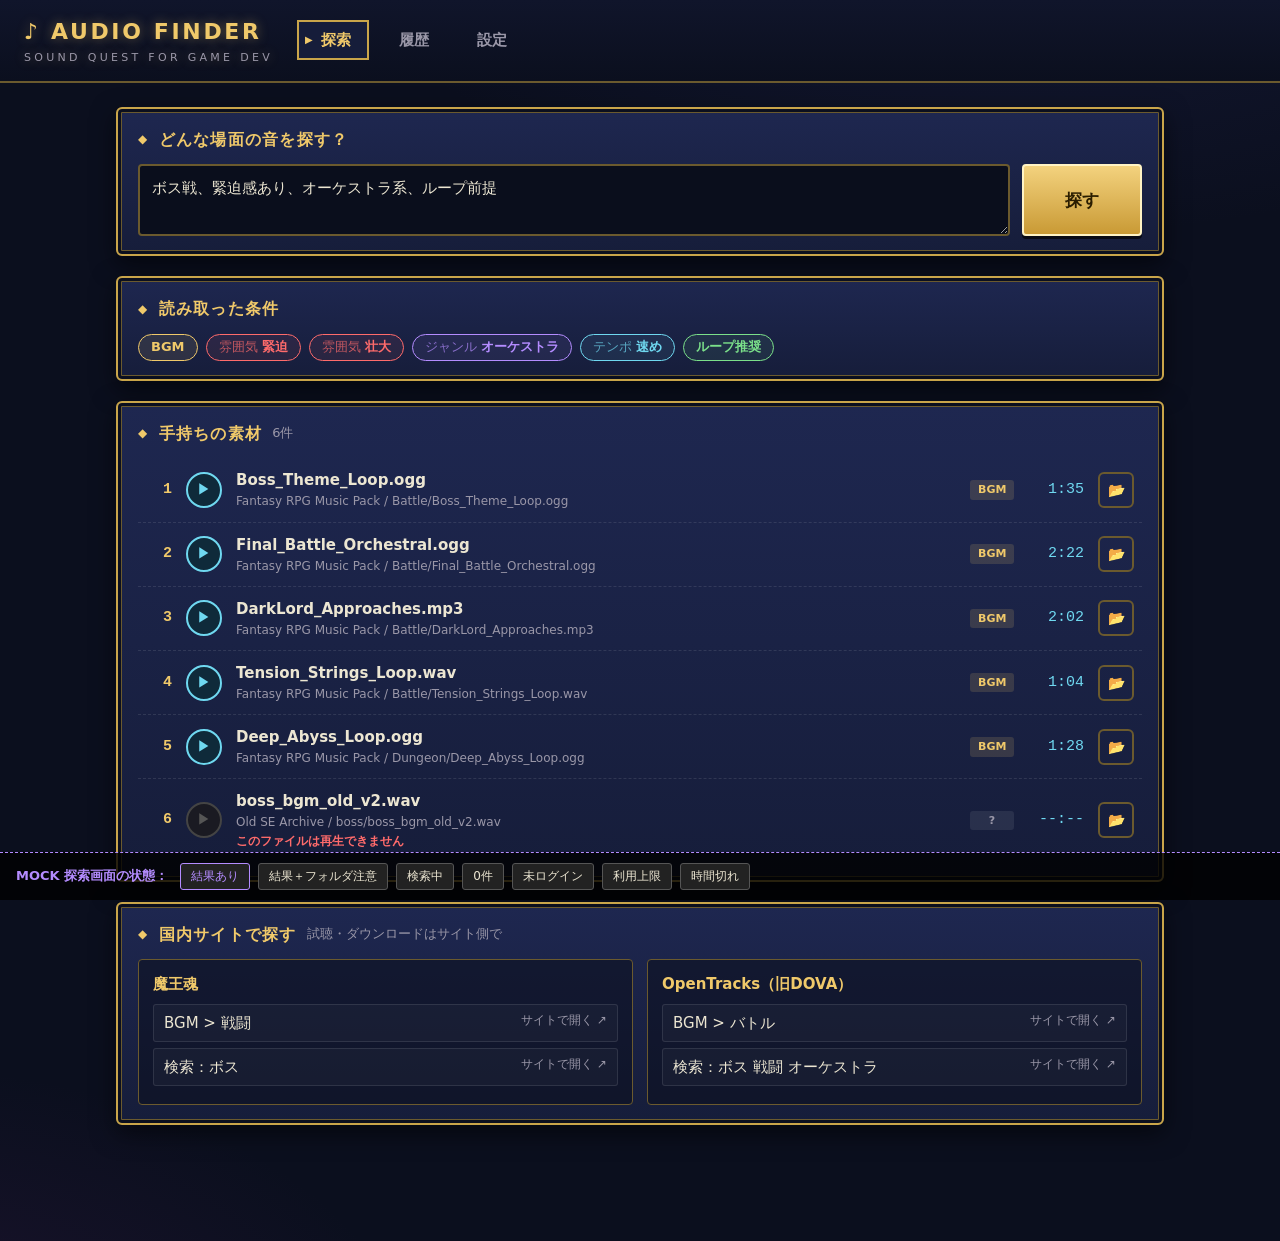
==== mock/index.html @ d49d30c8 "全画面（探索・履歴・設定）のUIモックをダミーデータ付きで追加 Co-Authored-By: Claude Opus 5.5 <noreply@anthropic.com>" ====
<!doctype html>
<html lang="ja">
<head>
<meta charset="utf-8">
<meta name="viewport" content="width=device-width, initial-scale=1">
<title>Audio Finder（UIモック）</title>
<style>
  :root {
    --bg: #0b0f1e;
    --bg2: #141a33;
    --panel: #161d3a;
    --panel-hi: #1e2750;
    --line: #c9a54a;
    --line-dim: #6b5a2e;
    --text: #ece6d2;
    --muted: #9a97a8;
    --gold: #f0c96a;
    --cyan: #6fd8f0;
    --green: #7be08a;
    --red: #ff6b6b;
    --yellow: #ffd36b;
    --violet: #b48cff;
  }
  * { box-sizing: border-box; }
  html, body { margin: 0; }
  body {
    background:
      radial-gradient(1200px 600px at 80% -10%, #2a2f6b55, transparent 60%),
      radial-gradient(900px 500px at -10% 110%, #4a1f5a44, transparent 60%),
      var(--bg);
    color: var(--text);
    font-family: "Yu Gothic UI", "Meiryo", system-ui, sans-serif;
    font-size: 15px;
    line-height: 1.6;
    min-height: 100vh;
    padding-bottom: 72px;
  }
  .num { font-family: Consolas, "Courier New", monospace; }

  /* ---------- ヘッダー ---------- */
  header {
    display: flex; align-items: center; gap: 24px; flex-wrap: wrap;
    padding: 14px 24px;
    border-bottom: 2px solid var(--line-dim);
    background: linear-gradient(#10152b, #0b0f1e);
  }
  .logo { font-size: 22px; font-weight: 700; letter-spacing: .12em; color: var(--gold);
          text-shadow: 0 0 12px #f0c96a66; }
  .logo small { display: block; font-size: 11px; letter-spacing: .3em; color: var(--muted); font-weight: 400; }
  nav { display: flex; gap: 6px; }
  nav button {
    background: transparent; color: var(--muted); border: 2px solid transparent;
    padding: 6px 16px 6px 22px; font: inherit; font-weight: 700; cursor: pointer; position: relative;
  }
  nav button::before { content: "▶"; position: absolute; left: 6px; font-size: 10px; top: 50%;
                       transform: translateY(-50%); opacity: 0; color: var(--gold); }
  nav button:hover { color: var(--text); }
  nav button.active { color: var(--gold); border-color: var(--line); background: var(--panel); }
  nav button.active::before, nav button:hover::before { opacity: 1; }

  main { max-width: 1080px; margin: 0 auto; padding: 24px 16px; }
  .screen { display: none; }
  .screen.active { display: block; }

  /* ---------- RPGウィンドウ風パネル ---------- */
  .win {
    background: linear-gradient(180deg, var(--panel-hi), var(--panel));
    border: 2px solid var(--line);
    border-radius: 6px;
    box-shadow: inset 0 0 0 3px var(--bg), inset 0 0 0 4px var(--line-dim), 0 8px 24px #0008;
    padding: 18px 20px;
    margin-bottom: 20px;
  }
  .win-title {
    display: flex; align-items: center; gap: 10px;
    font-weight: 700; color: var(--gold); letter-spacing: .08em; margin: 0 0 12px;
    font-size: 16px;
  }
  .win-title .sub { color: var(--muted); font-weight: 400; font-size: 13px; letter-spacing: 0; }
  .win-title::before { content: "◆"; font-size: 12px; }

  /* ---------- ボタン ---------- */
  .btn {
    font: inherit; font-weight: 700; cursor: pointer;
    background: linear-gradient(#3a3070, #241d4d); color: var(--text);
    border: 2px solid var(--line); border-radius: 4px; padding: 8px 18px;
    box-shadow: 0 3px 0 #000a; transition: transform .05s, filter .1s;
  }
  .btn:hover { filter: brightness(1.2); }
  .btn:active { transform: translateY(2px); box-shadow: 0 1px 0 #000a; }
  .btn.primary { background: linear-gradient(#f3d27e, #c99a35); color: #2a1d00; border-color: #fff3c4; }
  .btn.small { padding: 3px 10px; font-size: 13px; }
  .btn.danger { border-color: var(--red); color: var(--red); background: transparent; }
  .icon-btn {
    width: 36px; height: 36px; border-radius: 50%; border: 2px solid var(--cyan);
    background: #0f2a3a; color: var(--cyan); cursor: pointer; font-size: 14px; flex: none;
  }
  .icon-btn:hover { background: #164058; }
  .icon-btn:disabled { border-color: #444; color: #555; background: #1a1a22; cursor: not-allowed; }
  .icon-btn.folder { border-color: var(--line-dim); color: var(--gold); background: transparent; border-radius: 6px; }

  /* ---------- 検索 ---------- */
  .quest { display: flex; gap: 12px; align-items: stretch; }
  .quest textarea {
    flex: 1; min-height: 64px; resize: vertical;
    background: #0a0e1c; color: var(--text); border: 2px solid var(--line-dim); border-radius: 4px;
    padding: 10px 12px; font: inherit;
  }
  .quest textarea:focus { outline: none; border-color: var(--gold); box-shadow: 0 0 0 3px #f0c96a33; }
  .quest .btn { min-width: 120px; font-size: 17px; }

  /* 帯（エラー・注意） */
  .band { display: flex; gap: 12px; align-items: center; padding: 10px 16px; border-radius: 4px;
          margin-bottom: 16px; font-weight: 700; border: 2px solid; }
  .band .msg { flex: 1; }
  .band .msg small { display: block; font-weight: 400; color: var(--text); opacity: .85; }
  .band.error { background: #3a0f16; border-color: var(--red); color: var(--red); }
  .band.warn  { background: #3a2e0f; border-color: var(--yellow); color: var(--yellow); }

  /* 検索中 */
  .loading { text-align: center; padding: 40px 0; }
  .loading .spell { font-size: 20px; color: var(--violet); letter-spacing: .2em; }
  .loading .dots span { display: inline-block; animation: blink 1.2s infinite; }
  .loading .dots span:nth-child(2) { animation-delay: .2s; }
  .loading .dots span:nth-child(3) { animation-delay: .4s; }
  @keyframes blink { 0%, 100% { opacity: .2; } 50% { opacity: 1; } }
  .loading .elapsed { color: var(--muted); margin-top: 8px; }
  .bar { height: 10px; background: #0a0e1c; border: 1px solid var(--line-dim); border-radius: 5px; overflow: hidden; }
  .bar > div { height: 100%; background: linear-gradient(90deg, var(--violet), var(--cyan)); }

  /* 条件チップ */
  .chips { display: flex; flex-wrap: wrap; gap: 8px; }
  .chip { padding: 2px 12px; border-radius: 999px; border: 1px solid; font-size: 13px; font-weight: 700; }
  .chip.kind  { color: var(--gold);   border-color: var(--gold);   background: #f0c96a1a; }
  .chip.mood  { color: var(--red);    border-color: var(--red);    background: #ff6b6b14; }
  .chip.genre { color: var(--violet); border-color: var(--violet); background: #b48cff14; }
  .chip.tempo { color: var(--cyan);   border-color: var(--cyan);   background: #6fd8f014; }
  .chip.loop  { color: var(--green);  border-color: var(--green);  background: #7be08a14; }
  .chip .k { opacity: .7; font-weight: 400; margin-right: 4px; }

  /* ローカル候補 */
  .tracks { list-style: none; margin: 0; padding: 0; }
  .track {
    display: flex; align-items: center; gap: 14px; padding: 10px 8px;
    border-bottom: 1px dashed #ffffff1a;
  }
  .track:last-child { border-bottom: none; }
  .track:hover { background: #ffffff08; }
  .track .rank { width: 26px; color: var(--gold); font-weight: 700; text-align: right; }
  .track .info { flex: 1; min-width: 0; }
  .track .name { font-weight: 700; overflow: hidden; text-overflow: ellipsis; white-space: nowrap; }
  .track .path { font-size: 12px; color: var(--muted); overflow: hidden; text-overflow: ellipsis; white-space: nowrap; }
  .track .dur { width: 56px; text-align: right; color: var(--cyan); }
  .badge { font-size: 11px; font-weight: 700; padding: 1px 8px; border-radius: 3px; width: 44px; text-align: center; }
  .badge.bgm { background: #f0c96a26; color: var(--gold); }
  .badge.se  { background: #6fd8f026; color: var(--cyan); }
  .badge.unk { background: #ffffff14; color: var(--muted); }
  .track.missing .name { color: var(--muted); text-decoration: line-through; }
  .track .note { font-size: 12px; color: var(--red); font-weight: 700; }

  /* サイト誘導 */
  .sites { display: grid; grid-template-columns: repeat(auto-fit, minmax(240px, 1fr)); gap: 14px; }
  .site { border: 1px solid var(--line-dim); border-radius: 4px; padding: 12px 14px; background: #0a0e1c88; }
  .site h4 { margin: 0 0 8px; color: var(--gold); font-size: 15px; }
  .site a {
    display: flex; justify-content: space-between; gap: 8px; text-decoration: none; color: var(--text);
    padding: 6px 10px; border-radius: 3px; margin-bottom: 6px; border: 1px solid #ffffff1a; background: #ffffff08;
  }
  .site a:hover { border-color: var(--cyan); color: var(--cyan); }
  .site a .ext { color: var(--muted); font-size: 12px; }

  .empty { text-align: center; padding: 28px 0; }
  .empty .big { font-size: 20px; color: var(--muted); font-weight: 700; letter-spacing: .1em; }
  .empty ul { display: inline-block; text-align: left; color: var(--text); }

  /* ---------- 設定 ---------- */
  .roots { width: 100%; border-collapse: collapse; }
  .roots th, .roots td { padding: 8px 10px; text-align: left; border-bottom: 1px solid #ffffff14; }
  .roots th { color: var(--muted); font-size: 12px; font-weight: 400; }
  .roots .path { font-size: 12px; color: var(--muted); word-break: break-all; }
  .status-ok { color: var(--green); font-weight: 700; }
  .status-missing { color: var(--red); font-weight: 700; }
  .toggle { width: 40px; height: 22px; border-radius: 11px; background: #333; border: 1px solid #555;
            position: relative; display: inline-block; cursor: pointer; vertical-align: middle; }
  .toggle::after { content: ""; position: absolute; top: 2px; left: 2px; width: 16px; height: 16px;
                   border-radius: 50%; background: #888; }
  .toggle.on { background: #1f5130; border-color: var(--green); }
  .toggle.on::after { left: 20px; background: var(--green); }
  .form-row { display: flex; gap: 10px; flex-wrap: wrap; }
  .form-row input {
    background: #0a0e1c; color: var(--text); border: 2px solid var(--line-dim); border-radius: 4px;
    padding: 8px 10px; font: inherit;
  }
  .form-row input.path-in { flex: 2; min-width: 260px; }
  .form-row input.label-in { flex: 1; min-width: 160px; }
  .hint { font-size: 12px; color: var(--muted); margin-top: 6px; }
  .stats { display: grid; grid-template-columns: repeat(auto-fit, minmax(160px, 1fr)); gap: 12px; margin-bottom: 14px; }
  .stat { background: #0a0e1c88; border: 1px solid var(--line-dim); border-radius: 4px; padding: 10px 14px; }
  .stat .k { font-size: 12px; color: var(--muted); }
  .stat .v { font-size: 20px; font-weight: 700; color: var(--gold); }

  /* ---------- 履歴 ---------- */
  .history { display: grid; grid-template-columns: 320px 1fr; gap: 20px; align-items: start; }
  .hist-list { list-style: none; margin: 0; padding: 0; max-height: 640px; overflow: auto; }
  .hist-list li { padding: 10px 12px; border: 1px solid transparent; border-radius: 4px; cursor: pointer; margin-bottom: 4px; }
  .hist-list li:hover { background: #ffffff0a; }
  .hist-list li.active { border-color: var(--line); background: #f0c96a12; }
  .hist-list .q { font-weight: 700; display: -webkit-box; -webkit-line-clamp: 2; -webkit-box-orient: vertical; overflow: hidden; }
  .hist-list .meta { font-size: 12px; color: var(--muted); }
  .hist-head { color: var(--muted); font-size: 13px; margin-bottom: 12px; }
  .hist-head .q { font-size: 17px; color: var(--text); font-weight: 700; display: block; }

  /* ---------- モック用の切替バー ---------- */
  .mockbar {
    position: fixed; left: 0; right: 0; bottom: 0; z-index: 10;
    display: flex; gap: 8px; align-items: center; flex-wrap: wrap;
    padding: 10px 16px; background: #000c; border-top: 1px dashed var(--violet); font-size: 13px;
  }
  .mockbar .label { color: var(--violet); font-weight: 700; margin-right: 4px; }
  .mockbar button { font: inherit; font-size: 12px; background: #222; color: var(--text);
                    border: 1px solid #555; border-radius: 3px; padding: 3px 10px; cursor: pointer; }
  .mockbar button.active { border-color: var(--violet); color: var(--violet); }

  @media (max-width: 760px) {
    .quest { flex-direction: column; }
    .history { grid-template-columns: 1fr; }
    .track .path { display: none; }
  }
</style>
</head>
<body>

<header>
  <div class="logo">♪ AUDIO FINDER<small>SOUND QUEST FOR GAME DEV</small></div>
  <nav>
    <button data-screen="search" class="active">探索</button>
    <button data-screen="history">履歴</button>
    <button data-screen="settings">設定</button>
  </nav>
</header>

<main>
  <!-- ============ 8.1 検索画面 ============ -->
  <section id="screen-search" class="screen active">
    <div class="win">
      <div class="win-title">どんな場面の音を探す？</div>
      <div class="quest">
        <textarea id="query">ボス戦、緊迫感あり、オーケストラ系、ループ前提</textarea>
        <button class="btn primary">探す</button>
      </div>
    </div>
    <div id="search-body"></div>
  </section>

  <!-- ============ 8.3 履歴 ============ -->
  <section id="screen-history" class="screen">
    <div class="history">
      <div class="win">
        <div class="win-title">冒険の記録 <span class="sub">直近50件</span></div>
        <ul class="hist-list" id="hist-list"></ul>
      </div>
      <div id="hist-detail"></div>
    </div>
  </section>

  <!-- ============ 8.2 設定画面 ============ -->
  <section id="screen-settings" class="screen">
    <div class="win">
      <div class="win-title">目録 <span class="sub">ローカル素材のスキャン</span></div>
      <div class="stats" id="stats"></div>
      <div style="display:flex; gap:14px; align-items:center; flex-wrap:wrap;">
        <button class="btn primary">再スキャン</button>
        <div style="flex:1; min-width:220px;">
          <div class="bar"><div style="width:62%"></div></div>
          <div class="hint">スキャン中… <span class="num">1,284 / 2,071</span> ファイル（モック表示）</div>
        </div>
      </div>
    </div>

    <div class="win">
      <div class="win-title">検索対象フォルダ</div>
      <table class="roots">
        <thead><tr><th>有効</th><th>名前 / パス</th><th>状態</th><th>ファイル数</th><th></th></tr></thead>
        <tbody id="roots"></tbody>
      </table>
    </div>

    <div class="win">
      <div class="win-title">フォルダを追加</div>
      <div class="form-row">
        <input class="path-in" placeholder="フォルダの絶対パス（例：D:\GameAssets\Audio\SciFiPack）">
        <input class="label-in" placeholder="表示名（例：SciFi Pack）">
        <button class="btn">追加</button>
      </div>
      <div class="hint">※ ブラウザのフォルダ選択では絶対パスが取れないため、パスは文字で入力します。追加後は「再スキャン」で目録に反映されます。</div>
    </div>
  </section>
</main>

<div class="mockbar" id="mockbar">
  <span class="label">MOCK 探索画面の状態：</span>
  <button data-state="result" class="active">結果あり</button>
  <button data-state="result-warn">結果＋フォルダ注意</button>
  <button data-state="loading">検索中</button>
  <button data-state="empty">0件</button>
  <button data-state="err-login">未ログイン</button>
  <button data-state="err-limit">利用上限</button>
  <button data-state="err-timeout">時間切れ</button>
</div>

<script>
/* =====================================================================
   ダミーデータ（SPEC.md 9章のデータ構造どおり）
   ===================================================================== */

// 9.2 config.json
const config = {
  version: 1,
  server: { host: "127.0.0.1", port: 8765 },
  ai: { timeout_sec: 60, retry_on_invalid_json: 1 },
  scan: { extensions: [".wav", ".mp3", ".ogg"], bgm_threshold_sec: 30 },
  history: { max_entries: 50 },
  roots: [
    { id: "r_7f3a", label: "Fantasy RPG Music Pack", path: "D:\\GameAssets\\Audio\\FantasyRPG", enabled: true,  added_at: "2026-10-06T21:00:00+09:00" },
    { id: "r_2c91", label: "UI Sound Collection",    path: "D:\\GameAssets\\Audio\\UISounds",   enabled: true,  added_at: "2026-10-06T21:02:00+09:00" },
    { id: "r_e044", label: "Ambient Nature Pack",    path: "E:\\Sounds\\AmbientNature",         enabled: true,  added_at: "2026-10-06T21:05:00+09:00" },
    { id: "r_91bd", label: "Old SE Archive",         path: "D:\\Archive\\OldSE",                enabled: false, added_at: "2026-10-06T21:06:00+09:00" }
  ]
};

// 9.3 index.json（files は抜粋）
const index = {
  version: 1,
  scanned_at: "2026-10-06T21:30:00+09:00",
  roots: [
    { id: "r_7f3a", status: "ok",      file_count: 412 },
    { id: "r_2c91", status: "ok",      file_count: 1388 },
    { id: "r_e044", status: "missing", file_count: 0 },
    { id: "r_91bd", status: "ok",      file_count: 271 }
  ],
  files: [
    {id:"3f9a1c2e7b04",root_id:"r_7f3a",rel_path:"Battle/Boss_Theme_Loop.ogg",filename:"Boss_Theme_Loop.ogg",folder:"Battle",ext:"ogg",duration_sec:95.4,likely_bgm:true,size_bytes:1843200,mtime:"2025-03-02T10:15:00+09:00",readable:true,words:"fantasy rpg music pack battle boss theme loop"},
    {id:"a7c2e9014b3d",root_id:"r_7f3a",rel_path:"Battle/Final_Battle_Orchestral.ogg",filename:"Final_Battle_Orchestral.ogg",folder:"Battle",ext:"ogg",duration_sec:142.0,likely_bgm:true,size_bytes:2730000,mtime:"2025-03-02T10:15:00+09:00",readable:true,words:"fantasy rpg music pack battle final battle orchestral"},
    {id:"5e11b0c84f27",root_id:"r_7f3a",rel_path:"Battle/DarkLord_Approaches.mp3",filename:"DarkLord_Approaches.mp3",folder:"Battle",ext:"mp3",duration_sec:121.8,likely_bgm:true,size_bytes:4870000,mtime:"2025-03-02T10:15:00+09:00",readable:true,words:"fantasy rpg music pack battle dark lord approaches"},
    {id:"c0d93a7e6612",root_id:"r_7f3a",rel_path:"Battle/Tension_Strings_Loop.wav",filename:"Tension_Strings_Loop.wav",folder:"Battle",ext:"wav",duration_sec:64.0,likely_bgm:true,size_bytes:11289600,mtime:"2025-03-02T10:15:00+09:00",readable:true,words:"fantasy rpg music pack battle tension strings loop"},
    {id:"9b4f20e1aa58",root_id:"r_7f3a",rel_path:"Dungeon/Deep_Abyss_Loop.ogg",filename:"Deep_Abyss_Loop.ogg",folder:"Dungeon",ext:"ogg",duration_sec:88.2,likely_bgm:true,size_bytes:1690000,mtime:"2025-03-02T10:15:00+09:00",readable:true,words:"fantasy rpg music pack dungeon deep abyss loop"},
    {id:"e3a8d1f7c045",root_id:"r_91bd",rel_path:"boss/boss_bgm_old_v2.wav",filename:"boss_bgm_old_v2.wav",folder:"boss",ext:"wav",duration_sec:null,likely_bgm:null,size_bytes:0,mtime:"2019-08-11T09:00:00+09:00",readable:false,words:"old se archive boss boss bgm old v 2"},
    {id:"b81d04f9c2aa",root_id:"r_2c91",rel_path:"SE/UI/CardDraw01.wav",filename:"CardDraw01.wav",folder:"SE/UI",ext:"wav",duration_sec:0.6,likely_bgm:false,size_bytes:52920,mtime:"2025-03-02T10:15:00+09:00",readable:true,words:"ui sound collection se ui card draw 01"},
    {id:"f12c7ab90d33",root_id:"r_2c91",rel_path:"SE/UI/Card_Shuffle_Soft.wav",filename:"Card_Shuffle_Soft.wav",folder:"SE/UI",ext:"wav",duration_sec:1.4,likely_bgm:false,size_bytes:123480,mtime:"2025-03-02T10:15:00+09:00",readable:true,words:"ui sound collection se ui card shuffle soft"},
    {id:"0a6e5c3b9f81",root_id:"r_2c91",rel_path:"SE/UI/Paper_Flip_02.ogg",filename:"Paper_Flip_02.ogg",folder:"SE/UI",ext:"ogg",duration_sec:0.4,likely_bgm:false,size_bytes:9800,mtime:"2025-03-02T10:15:00+09:00",readable:true,words:"ui sound collection se ui paper flip 02"},
    {id:"7d2b8e4c1a90",root_id:"r_7f3a",rel_path:"Town/Shop_Woodwind_Calm.ogg",filename:"Shop_Woodwind_Calm.ogg",folder:"Town",ext:"ogg",duration_sec:73.5,likely_bgm:true,size_bytes:1410000,mtime:"2025-03-02T10:15:00+09:00",readable:true,words:"fantasy rpg music pack town shop woodwind calm"}
  ]
};

// 9.6 sites.json（URLはサンプル。実際のURLは実装時に確認して記入）
const sites = {
  version: 1,
  sites: [
    { id: "maou", name: "魔王魂", top_url: "https://maou.audio/", search_url: "https://maou.audio/?s={q}",
      kinds: ["bgm", "se"],
      categories: [
        { id: "bgm_battle", name: "BGM > 戦闘", kind: "bgm", url: "https://maou.audio/" },
        { id: "bgm_fantasy", name: "BGM > ファンタジー", kind: "bgm", url: "https://maou.audio/" }
      ], note: "" },
    { id: "soundeffect_lab", name: "効果音ラボ", top_url: "https://soundeffect-lab.info/", search_url: null,
      kinds: ["se", "ambient"],
      categories: [
        { id: "se_battle", name: "戦闘", kind: "se", url: "https://soundeffect-lab.info/" },
        { id: "se_system", name: "システム音", kind: "se", url: "https://soundeffect-lab.info/" }
      ], note: "BGMは扱わない" },
    { id: "opentracks", name: "OpenTracks（旧DOVA）", top_url: "https://opentracks.com/", search_url: "https://opentracks.com/search?keywords={q}",
      kinds: ["bgm", "se"],
      categories: [
        { id: "bgm_battle", name: "BGM > バトル", kind: "bgm", url: "https://opentracks.com/" }
      ], note: "" }
  ]
};

// 9.4 AIの応答（claude -p が返すJSON）
const aiResponse = {
  conditions: { kind: "bgm", mood: ["緊迫", "壮大"], genre: ["オーケストラ"], tempo: "fast", loop: true },
  local: [
    { id: "3f9a1c2e7b04" }, { id: "a7c2e9014b3d" }, { id: "5e11b0c84f27" },
    { id: "c0d93a7e6612" }, { id: "9b4f20e1aa58" }, { id: "e3a8d1f7c045" }
  ],
  sites: [
    { site_id: "maou", type: "category", category_id: "bgm_battle" },
    { site_id: "maou", type: "search", q: "ボス" },
    { site_id: "opentracks", type: "category", category_id: "bgm_battle" },
    { site_id: "opentracks", type: "search", q: "ボス 戦闘 オーケストラ" }
  ]
};

// 9.5 history.json
const history = {
  version: 1,
  entries: [
    { id: "h_20261006213012", created_at: "2026-10-06T21:30:12+09:00",
      query: "ボス戦、緊迫感あり、オーケストラ系、ループ前提", elapsed_sec: 12.3,
      conditions: { kind: "bgm", mood: ["緊迫", "壮大"], genre: ["オーケストラ"], tempo: "fast", loop: true },
      local: [
        { id: "3f9a1c2e7b04", filename: "Boss_Theme_Loop.ogg", rel_path: "Battle/Boss_Theme_Loop.ogg", root_label: "Fantasy RPG Music Pack", duration_sec: 95.4 },
        { id: "a7c2e9014b3d", filename: "Final_Battle_Orchestral.ogg", rel_path: "Battle/Final_Battle_Orchestral.ogg", root_label: "Fantasy RPG Music Pack", duration_sec: 142.0 }
      ],
      sites: [
        { site_id: "maou", site_name: "魔王魂", label: "BGM > 戦闘", url: "https://maou.audio/" },
        { site_id: "opentracks", site_name: "OpenTracks（旧DOVA）", label: "検索：ボス 戦闘", url: "https://opentracks.com/search?keywords=%E3%83%9C%E3%82%B9%20%E6%88%A6%E9%97%98" }
      ] },
    { id: "h_20261006204540", created_at: "2026-10-06T20:45:40+09:00",
      query: "カードを引くときの軽い音", elapsed_sec: 8.1,
      conditions: { kind: "se", mood: ["軽快"], genre: ["UI"], tempo: null, loop: false },
      local: [
        { id: "b81d04f9c2aa", filename: "CardDraw01.wav", rel_path: "SE/UI/CardDraw01.wav", root_label: "UI Sound Collection", duration_sec: 0.6 },
        { id: "0a6e5c3b9f81", filename: "Paper_Flip_02.ogg", rel_path: "SE/UI/Paper_Flip_02.ogg", root_label: "UI Sound Collection", duration_sec: 0.4 },
        { id: "deadbeef0001", filename: "card_slide_short.wav", rel_path: "SE/Card/card_slide_short.wav", root_label: "UI Sound Collection", duration_sec: 0.5 }
      ],
      sites: [
        { site_id: "soundeffect_lab", site_name: "効果音ラボ", label: "システム音", url: "https://soundeffect-lab.info/" },
        { site_id: "maou", site_name: "魔王魂", label: "検索：カード", url: "https://maou.audio/?s=%E3%82%AB%E3%83%BC%E3%83%89" }
      ] },
    { id: "h_20261005223301", created_at: "2026-10-05T22:33:01+09:00",
      query: "ショップ画面、落ち着いた木管", elapsed_sec: 10.6,
      conditions: { kind: "bgm", mood: ["穏やか"], genre: ["木管", "アコースティック"], tempo: "slow", loop: true },
      local: [
        { id: "7d2b8e4c1a90", filename: "Shop_Woodwind_Calm.ogg", rel_path: "Town/Shop_Woodwind_Calm.ogg", root_label: "Fantasy RPG Music Pack", duration_sec: 73.5 }
      ],
      sites: [
        { site_id: "maou", site_name: "魔王魂", label: "BGM > ファンタジー", url: "https://maou.audio/" }
      ] }
  ]
};

/* =====================================================================
   表示用の小道具
   ===================================================================== */
const KIND  = { bgm: "BGM", se: "SE", ambient: "環境音" };
const TEMPO = { slow: "ゆっくり", medium: "ふつう", fast: "速め" };
const $ = (s) => document.querySelector(s);
const esc = (s) => String(s).replace(/[&<>"]/g, (c) => ({ "&": "&amp;", "<": "&lt;", ">": "&gt;", '"': "&quot;" }[c]));
const fmtDur = (sec) => sec == null ? "--:--" : `${Math.floor(sec / 60)}:${String(Math.round(sec % 60)).padStart(2, "0")}`;
const fmtDate = (iso) => iso.slice(0, 16).replace("T", " ");
const rootOf = (id) => config.roots.find((r) => r.id === id);
const fileOf = (id) => index.files.find((f) => f.id === id);

function conditionsHtml(c) {
  const chips = [`<span class="chip kind">${KIND[c.kind]}</span>`];
  c.mood.forEach((m) => chips.push(`<span class="chip mood"><span class="k">雰囲気</span>${esc(m)}</span>`));
  c.genre.forEach((g) => chips.push(`<span class="chip genre"><span class="k">ジャンル</span>${esc(g)}</span>`));
  if (c.tempo) chips.push(`<span class="chip tempo"><span class="k">テンポ</span>${TEMPO[c.tempo]}</span>`);
  if (c.loop === true) chips.push(`<span class="chip loop">ループ推奨</span>`);
  return `<div class="win"><div class="win-title">読み取った条件</div><div class="chips">${chips.join("")}</div></div>`;
}

function badge(likelyBgm) {
  if (likelyBgm === true) return `<span class="badge bgm">BGM</span>`;
  if (likelyBgm === false) return `<span class="badge se">SE</span>`;
  return `<span class="badge unk">?</span>`;
}

// tracks: [{ id, filename, rel_path, root_label, duration_sec, likely_bgm, readable, missing }]
function tracksHtml(tracks, title) {
  const rows = tracks.map((t, i) => `
    <li class="track ${t.missing ? "missing" : ""}">
      <span class="rank num">${i + 1}</span>
      <button class="icon-btn" title="試聴" ${t.readable && !t.missing ? "" : "disabled"}>▶</button>
      <div class="info">
        <div class="name">${esc(t.filename)}</div>
        <div class="path">${esc(t.root_label)} / ${esc(t.rel_path)}</div>
        ${t.missing ? `<div class="note">見つかりません（今の目録にありません）</div>` : ""}
        ${!t.missing && !t.readable ? `<div class="note">このファイルは再生できません</div>` : ""}
      </div>
      ${badge(t.likely_bgm)}
      <span class="dur num">${fmtDur(t.duration_sec)}</span>
      <button class="icon-btn folder" title="エクスプローラーで開く" ${t.missing ? "disabled" : ""}>📂</button>
    </li>`).join("");
  return `<div class="win"><div class="win-title">${title} <span class="sub">${tracks.length}件</span></div><ul class="tracks">${rows}</ul></div>`;
}

// links: [{ site_name, label, url }]
function sitesHtml(links) {
  const groups = {};
  links.forEach((l) => (groups[l.site_name] ??= []).push(l));
  const cards = Object.entries(groups).map(([name, ls]) => `
    <div class="site"><h4>${esc(name)}</h4>
      ${ls.map((l) => `<a href="#" title="${esc(l.url)}"><span>${esc(l.label)}</span><span class="ext">サイトで開く ↗</span></a>`).join("")}
    </div>`).join("");
  return `<div class="win"><div class="win-title">国内サイトで探す <span class="sub">試聴・ダウンロードはサイト側で</span></div><div class="sites">${cards}</div></div>`;
}

/* ---------- AIの応答 → 画面用の形（本番ではサーバーがやる処理の真似） ---------- */
function buildResult(res) {
  const tracks = res.local.map(({ id }) => {
    const f = fileOf(id);
    return { id, filename: f.filename, rel_path: f.rel_path, root_label: rootOf(f.root_id).label,
             duration_sec: f.duration_sec, likely_bgm: f.likely_bgm, readable: f.readable, missing: false };
  });
  const links = res.sites.map((s) => {
    const site = sites.sites.find((x) => x.id === s.site_id);
    if (s.type === "category") {
      const cat = site.categories.find((c) => c.id === s.category_id);
      return { site_name: site.name, label: cat.name, url: cat.url };
    }
    return { site_name: site.name, label: `検索：${s.q}`, url: site.search_url.replace("{q}", encodeURIComponent(s.q)) };
  });
  return { tracks, links };
}

/* =====================================================================
   画面の描画
   ===================================================================== */
function renderSearch(state) {
  const body = $("#search-body");
  const r = buildResult(aiResponse);
  const result = conditionsHtml(aiResponse.conditions) + tracksHtml(r.tracks, "手持ちの素材") + sitesHtml(r.links);
  const missingRoot = config.roots.find((x) => index.roots.find((y) => y.id === x.id).status === "missing");

  const views = {
    "result": result,
    "result-warn": `<div class="band warn">⚠<div class="msg">フォルダ「${esc(missingRoot.label)}」が見つかりません<small>${esc(missingRoot.path)} を飛ばして検索しました。外付けドライブが外れていないか確認してください。</small></div></div>` + result,
    "loading": `<div class="win loading"><div class="spell">サウンドを探索中<span class="dots"><span>.</span><span>.</span><span>.</span></span></div><div class="elapsed num">経過 12 秒</div></div>`,
    "empty": conditionsHtml(aiResponse.conditions) + `<div class="win empty"><div class="big">該当なし</div><p>こんな言い方で試してみてください：</p><ul><li>ジャンルを外す（例：「ボス戦、緊迫感」だけにする）</li><li>英語で書く（例：「boss battle, epic」）</li><li>近い場面に言い換える（例：「強敵との戦闘」）</li></ul></div>`,
    "err-login": `<div class="band error">✖<div class="msg">Claude Code にログインしてください<small>ターミナルで「claude」を起動してログインしてから、もう一度「探す」を押してください。</small></div></div>`,
    "err-limit": `<div class="band error">✖<div class="msg">利用上限に達しました<small>23:00 ごろ回復する見込みです。</small></div></div>`,
    "err-timeout": `<div class="band error">⌛<div class="msg">時間切れ（60秒以内に応答がありませんでした）</div><button class="btn small">再試行</button></div>`
  };
  body.innerHTML = views[state];
}

function renderHistory(selectedId) {
  $("#hist-list").innerHTML = history.entries.map((e) => `
    <li data-id="${e.id}" class="${e.id === selectedId ? "active" : ""}">
      <div class="q">${esc(e.query)}</div>
      <div class="meta num">${fmtDate(e.created_at)}　${KIND[e.conditions.kind]}　${e.elapsed_sec}秒</div>
    </li>`).join("");

  const e = history.entries.find((x) => x.id === selectedId);
  const tracks = e.local.map((t) => {
    const f = fileOf(t.id);
    return { ...t, likely_bgm: f ? f.likely_bgm : null, readable: f ? f.readable : false, missing: !f };
  });
  $("#hist-detail").innerHTML =
    `<div class="hist-head"><span class="q">${esc(e.query)}</span><span class="num">${fmtDate(e.created_at)}</span>　保存された結果を表示中（AIは呼びません）</div>` +
    conditionsHtml(e.conditions) + tracksHtml(e.local.length ? tracks : [], "手持ちの素材") + sitesHtml(e.sites);

  document.querySelectorAll("#hist-list li").forEach((li) => li.onclick = () => renderHistory(li.dataset.id));
}

function renderSettings() {
  const total = index.roots.reduce((a, r) => a + r.file_count, 0);
  $("#stats").innerHTML = `
    <div class="stat"><div class="k">登録フォルダ</div><div class="v num">${config.roots.length}</div></div>
    <div class="stat"><div class="k">目録のファイル数</div><div class="v num">${total.toLocaleString()}</div></div>
    <div class="stat"><div class="k">最後のスキャン</div><div class="v num" style="font-size:16px">${fmtDate(index.scanned_at)}</div></div>`;
  $("#roots").innerHTML = config.roots.map((r) => {
    const st = index.roots.find((x) => x.id === r.id);
    return `<tr>
      <td><span class="toggle ${r.enabled ? "on" : ""}"></span></td>
      <td><b>${esc(r.label)}</b><div class="path">${esc(r.path)}</div></td>
      <td>${st.status === "ok" ? `<span class="status-ok">● OK</span>` : `<span class="status-missing">● 見つかりません</span>`}</td>
      <td class="num">${st.file_count.toLocaleString()}</td>
      <td><button class="btn small danger">削除</button></td>
    </tr>`;
  }).join("");
}

/* ---------- 画面とモック状態の切り替え ---------- */
document.querySelectorAll("nav button").forEach((b) => b.onclick = () => {
  document.querySelectorAll("nav button").forEach((x) => x.classList.toggle("active", x === b));
  document.querySelectorAll(".screen").forEach((s) => s.classList.toggle("active", s.id === `screen-${b.dataset.screen}`));
  $("#mockbar").style.display = b.dataset.screen === "search" ? "flex" : "none";
});
document.querySelectorAll("#mockbar button").forEach((b) => b.onclick = () => {
  document.querySelectorAll("#mockbar button").forEach((x) => x.classList.toggle("active", x === b));
  renderSearch(b.dataset.state);
});

renderSearch("result");
renderHistory(history.entries[0].id);
renderSettings();
</script>
</body>
</html>
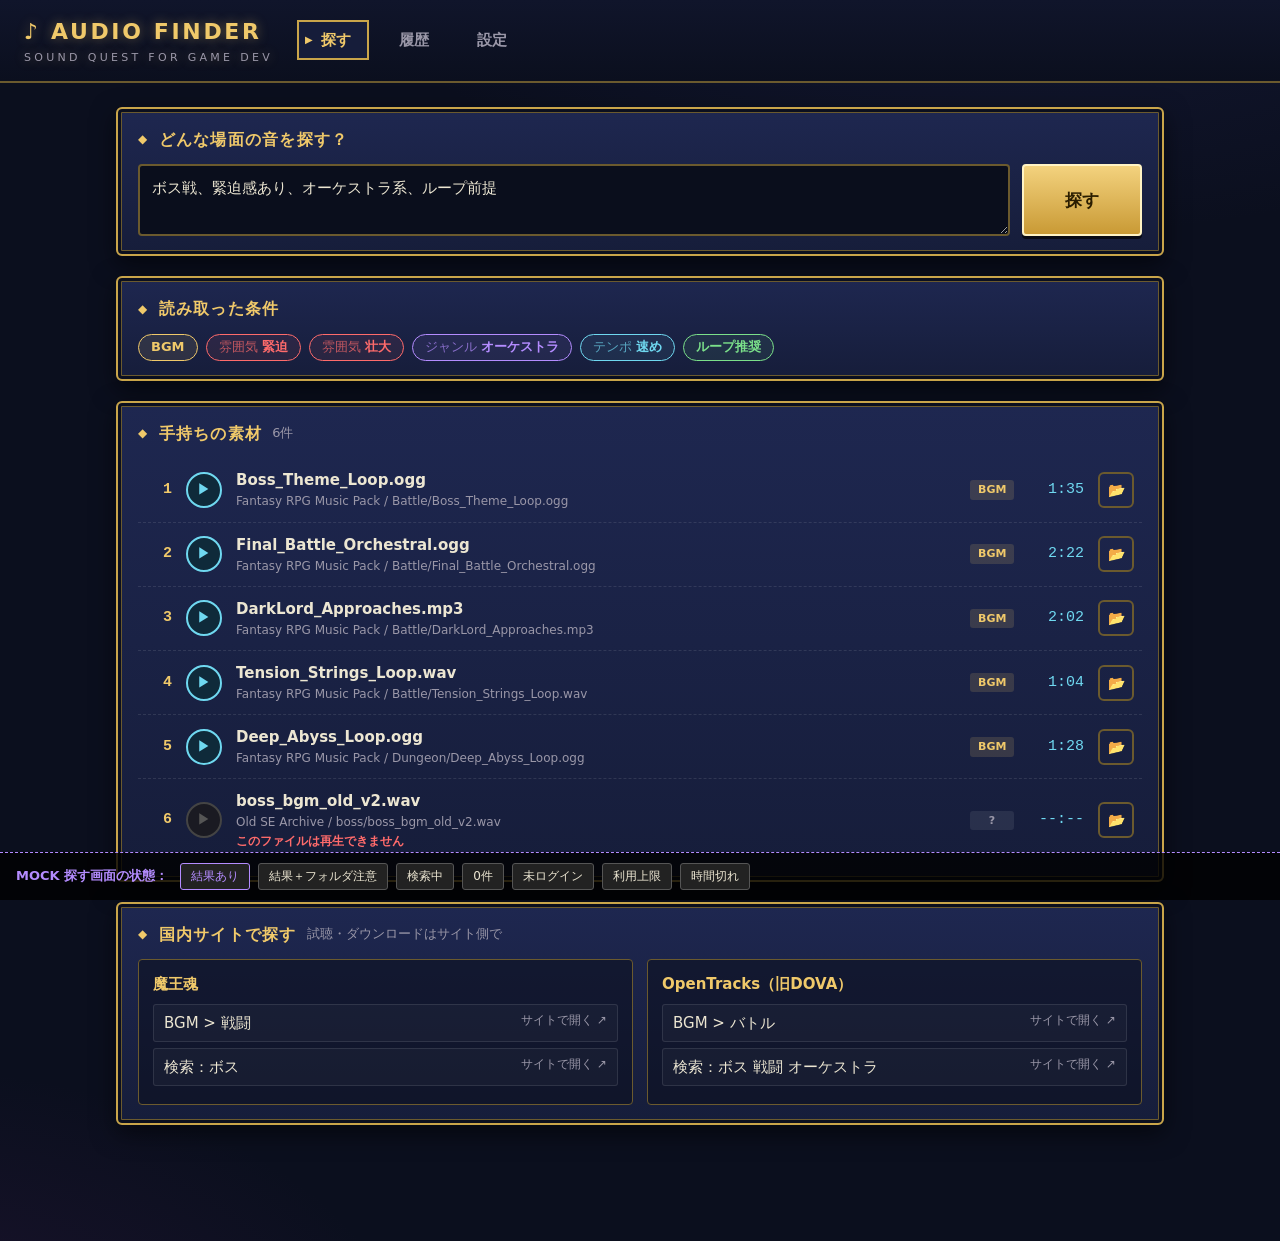
==== commit 413b432b: "UIモックの探索ページの名前を「探す」に変更 Co-Authored-By: Claude Opus 5.5 <noreply@anthropic.com>" ====
--- a/mock/index.html
+++ b/mock/index.html
@@ -233,7 +233,7 @@
 <header>
   <div class="logo">♪ AUDIO FINDER<small>SOUND QUEST FOR GAME DEV</small></div>
   <nav>
-    <button data-screen="search" class="active">探索</button>
+    <button data-screen="search" class="active">探す</button>
     <button data-screen="history">履歴</button>
     <button data-screen="settings">設定</button>
   </nav>
@@ -269,11 +269,11 @@
       <div class="win-title">目録 <span class="sub">ローカル素材のスキャン</span></div>
       <div class="stats" id="stats"></div>
       <div style="display:flex; gap:14px; align-items:center; flex-wrap:wrap;">
-        <button class="btn primary">再スキャン</button>
         <div style="flex:1; min-width:220px;">
           <div class="bar"><div style="width:62%"></div></div>
           <div class="hint">スキャン中… <span class="num">1,284 / 2,071</span> ファイル（モック表示）</div>
         </div>
+        <button class="btn primary">再スキャン</button>
       </div>
     </div>
 
@@ -298,7 +298,7 @@
 </main>
 
 <div class="mockbar" id="mockbar">
-  <span class="label">MOCK 探索画面の状態：</span>
+  <span class="label">MOCK 探す画面の状態：</span>
   <button data-state="result" class="active">結果あり</button>
   <button data-state="result-warn">結果＋フォルダ注意</button>
   <button data-state="loading">検索中</button>
